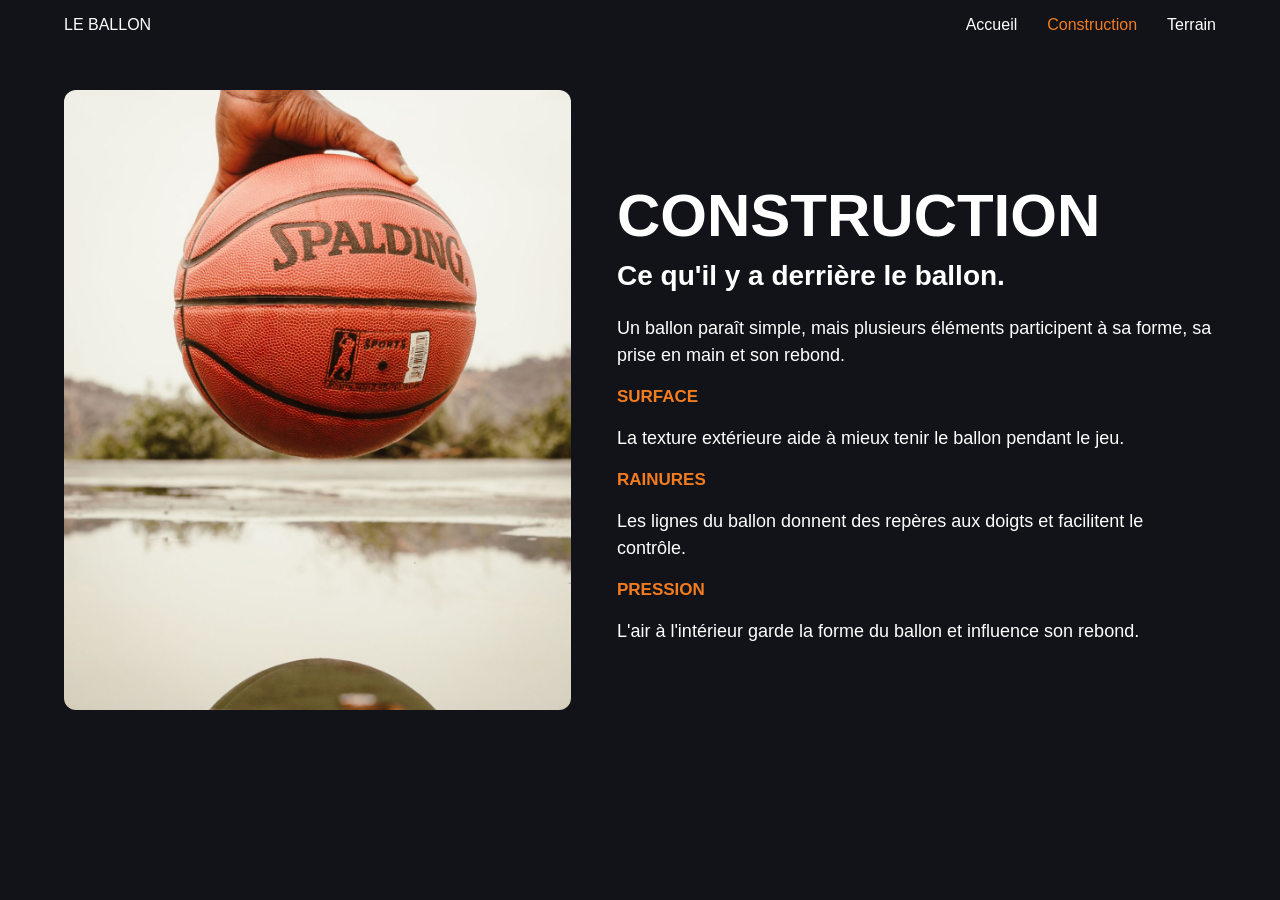
==== construction.html @ 1724238e "Ajout de construction et navigation active" ====
<!DOCTYPE html>
<html lang="fr">
 
<head>
 <meta charset="UTF-8">
 <title>Construction - Le ballon</title>
 <link rel="stylesheet" href="style.css">
</head>
 
<body>
<header>
    <p>LE BALLON</p>
 
    <div class="menu">
        <a href="index.html">Accueil</a>
        <a href="construction.html" class="actif">Construction</a>
        <a href="terrain.html">Terrain</a>
    </div>
</header>
<!-- Début de la section Construction -->
<div class="accueil construction">
 
    <div class="image">
        <img src="images/construction.jpg"
             alt="Détails d'un ballon de basketball">
    </div>
 
    <div class="texte">
        <h1>CONSTRUCTION</h1>
        <h2>Ce qu'il y a derrière le ballon.</h2>
         
    <p>
        Un ballon paraît simple, mais plusieurs éléments
        participent à sa forme, sa prise en main et son rebond.
    </p>
 
    <h3>SURFACE</h3>
    <p>
        La texture extérieure aide à mieux tenir
        le ballon pendant le jeu.
    </p>
 
    <h3>RAINURES</h3>
    <p>
        Les lignes du ballon donnent des repères
        aux doigts et facilitent le contrôle.
    </p>
 
    <h3>PRESSION</h3>
    <p>
        L'air à l'intérieur garde la forme du ballon
        et influence son rebond.
    </p>
    </div>
 
</div>
<!-- Fin de la section Construction -->
</body>
 
</html>
---- style.css ----
body {
    background-color: #111318;
    color: white;
    font-family: Arial, sans-serif;
    margin: 0;
}
header {
    width: 90%;
    margin: 0 auto;
    display: flex;
    justify-content: space-between;
    align-items: center;
}
.menu {
    display: flex;
}
 
.menu a {
    color: white;
    text-decoration: none;
    margin-left: 30px;
}
.menu a.actif {
    color: #F47C20;
}
.accueil {
    width: 90%;
    margin: 40px auto 0 auto;
    display: flex;
    justify-content: space-between;
    align-items: center;
}
.texte {
    width: 40%;
}
 
.image {
    width: 55%;
}
 
.image img {
    width: 100%;
    height: 620px;
    object-fit: cover;
    border-radius: 12px;
}

.texte h1 {
    font-size: 72px;
    margin-bottom: 10px;
}
 
.texte h2 {
    font-size: 28px;
    margin-top: 0;
}
 
.texte p {
    font-size: 18px;
    line-height: 1.5;
}
.texte a {
    display: inline-block;
    background-color: #F47C20;
    color: white;
    text-decoration: none;
    padding: 15px 30px;
    margin-top: 20px;
    border-radius: 8px;
    font-size: 20px;
}
/* Page Construction */
.construction .image {
    width: 44%;
}
 
.construction .texte {
    width: 52%;
}
 
.construction .texte h1 {
    font-size: 60px;
}
.construction h3 {
    color: #F47C20;
    font-size: 17px;
    margin-bottom: 6px;
}
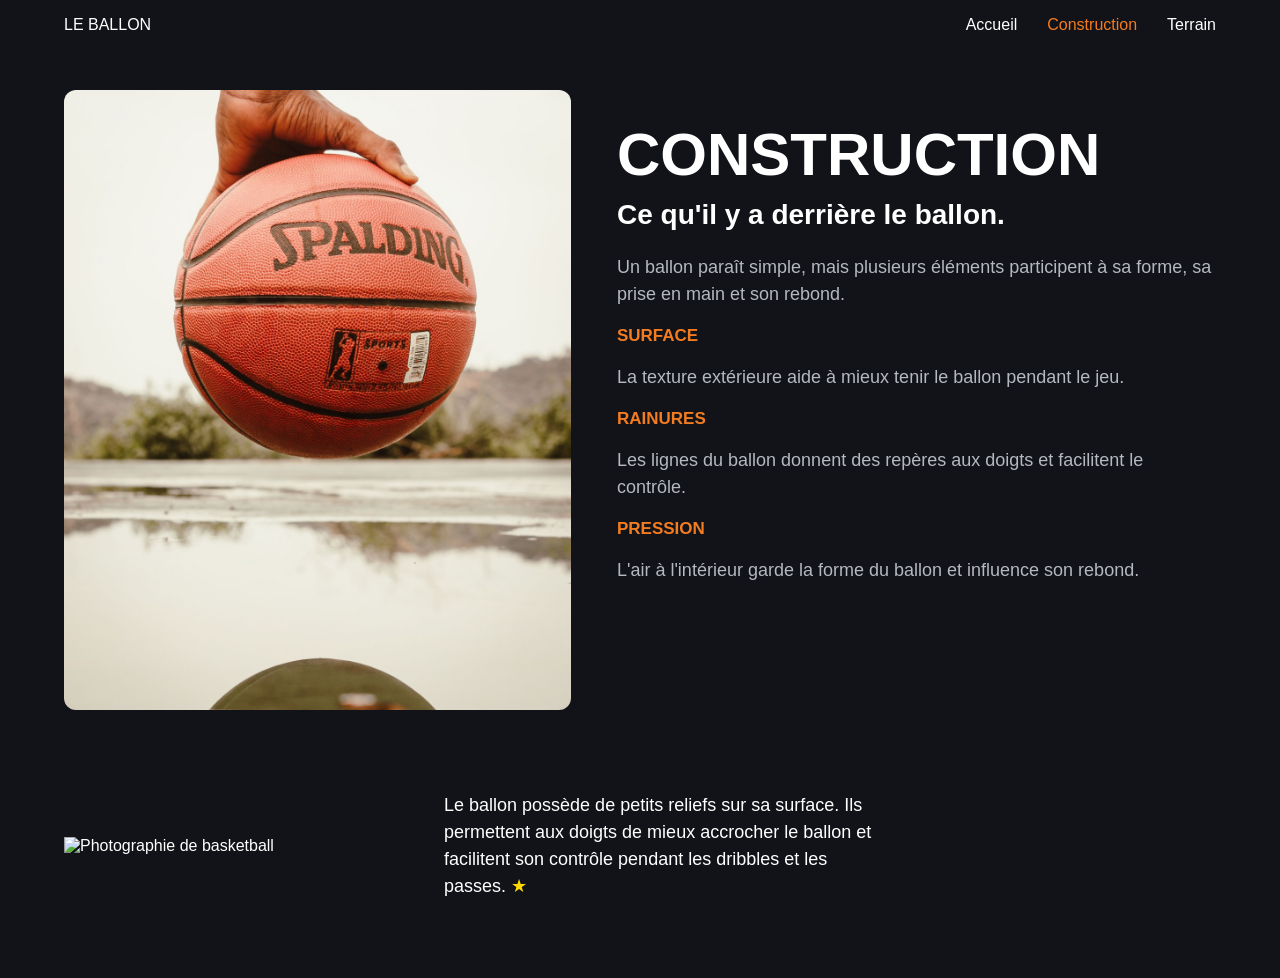
==== commit d033a955: "Ajout des photos supplementaires" ====
--- a/construction.html
+++ b/construction.html
@@ -55,6 +55,19 @@
  
 </div>
 <!-- Fin de la section Construction -->
+ <!-- Photo supplémentaire -->
+<div class="detail-photo">
+    <img src="images/texture.jpg"
+         alt="Photographie de basketball">
+ 
+    <p>
+      Le ballon possède de petits reliefs
+    sur sa surface. Ils permettent aux doigts
+    de mieux accrocher le ballon et facilitent
+    son contrôle pendant les dribbles
+    et les passes.
+    </p>
+</div>
 </body>
  
 </html>
--- a/style.css
+++ b/style.css
@@ -54,10 +54,13 @@
     font-size: 28px;
     margin-top: 0;
 }
+
+
  
 .texte p {
     font-size: 18px;
     line-height: 1.5;
+    color: #B4B8C0;
 }
 .texte a {
     display: inline-block;
@@ -85,4 +88,80 @@
     color: #F47C20;
     font-size: 17px;
     margin-bottom: 6px;
+}
+/* Page Terrain */
+.terrain .texte {
+    width: 52%;
+}
+ 
+.terrain .image {
+    width: 44%;
+}
+ 
+.terrain .texte h1 {
+    font-size: 60px;
+}
+.terrain h3 {
+    color: #F47C20;
+    font-size: 17px;
+    margin-bottom: 6px;
+}
+
+/* Alignement des pages Construction et Terrain */
+.construction,
+.terrain {
+    align-items: flex-start;
+}
+ 
+.construction .texte,
+.terrain .texte {
+    margin-top: 30px;
+}
+ 
+.construction .texte h1,
+.terrain .texte h1 {
+    margin-top: 0;
+}
+/* Alignement des pages Construction et Terrain */
+.construction,
+.terrain {
+    align-items: flex-start;
+}
+ 
+.construction .texte,
+.terrain .texte {
+    margin-top: 30px;
+}
+ 
+.construction .texte h1,
+.terrain .texte h1 {
+    margin-top: 0;
+}
+.construction .texte p,
+.terrain .texte p {
+    color: #B4B8C0;
+}
+/* Taille de la photo supplémentaire */
+.detail-photo img {
+    width: 350px;
+    height: auto;
+
+}
+/* Placement de la photo supplémentaire */
+.detail-photo {
+    width: 90%;
+    margin: 60px auto;
+    display: flex;
+    align-items: center;
+    gap: 30px;
+}
+.detail-photo p {
+    font-size: 18px;
+    line-height: 1.5;
+    max-width: 450px;
+}
+/* Etoile des photos supplémentaires */
+.detail-photo p::after {
+    content: " ★";
+    color: #ffda00;
 }
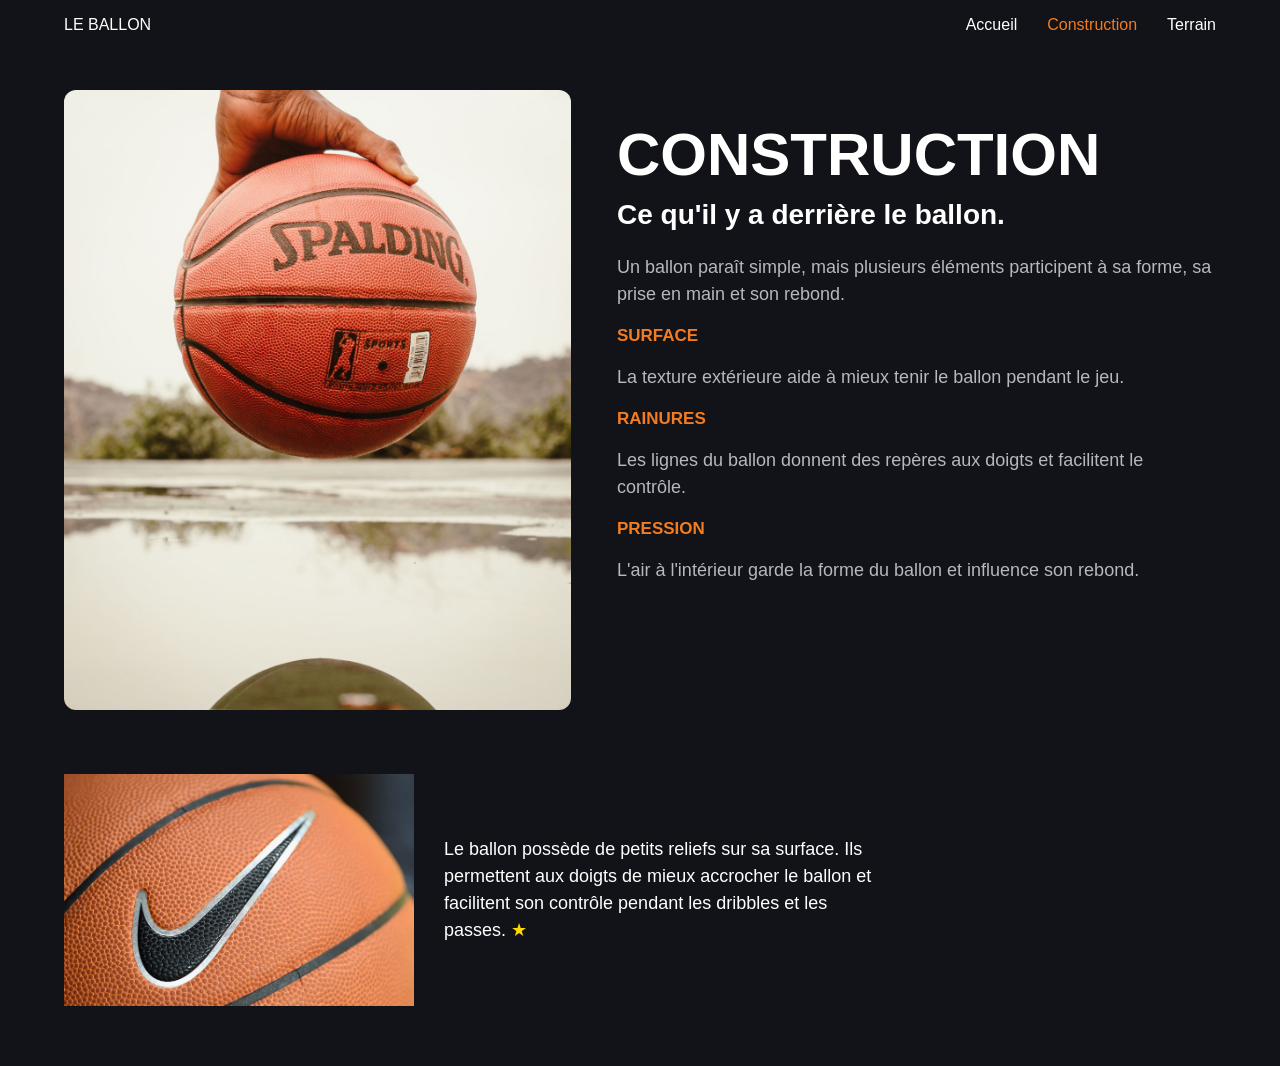
==== commit 103f4771: "Correction image Texture et nettoyage CSS" ====
--- a/construction.html
+++ b/construction.html
@@ -57,7 +57,7 @@
 <!-- Fin de la section Construction -->
  <!-- Photo supplémentaire -->
 <div class="detail-photo">
-    <img src="images/texture.jpg"
+    <img src="images/Texture.jpg"
          alt="Photographie de basketball">
  
     <p>
--- a/style.css
+++ b/style.css
@@ -122,21 +122,7 @@
 .terrain .texte h1 {
     margin-top: 0;
 }
-/* Alignement des pages Construction et Terrain */
-.construction,
-.terrain {
-    align-items: flex-start;
-}
- 
-.construction .texte,
-.terrain .texte {
-    margin-top: 30px;
-}
- 
-.construction .texte h1,
-.terrain .texte h1 {
-    margin-top: 0;
-}
+
 .construction .texte p,
 .terrain .texte p {
     color: #B4B8C0;
